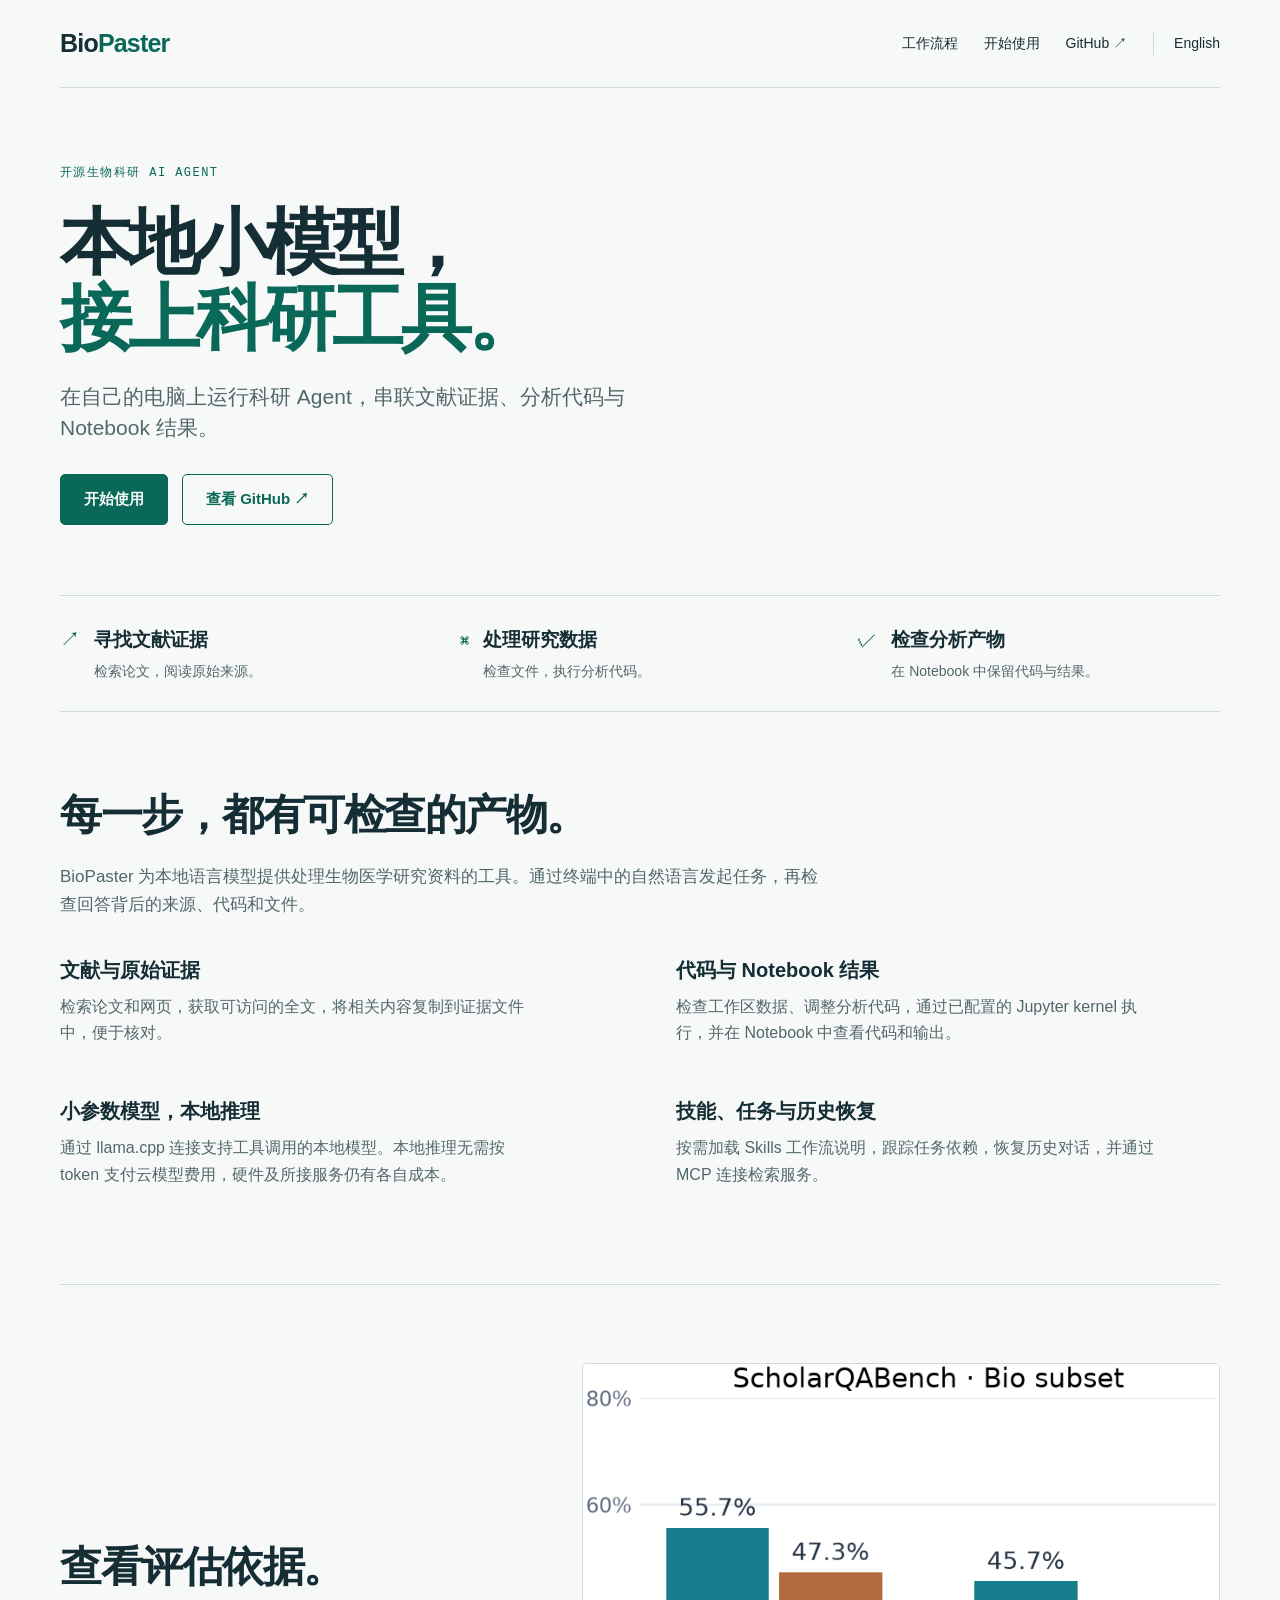
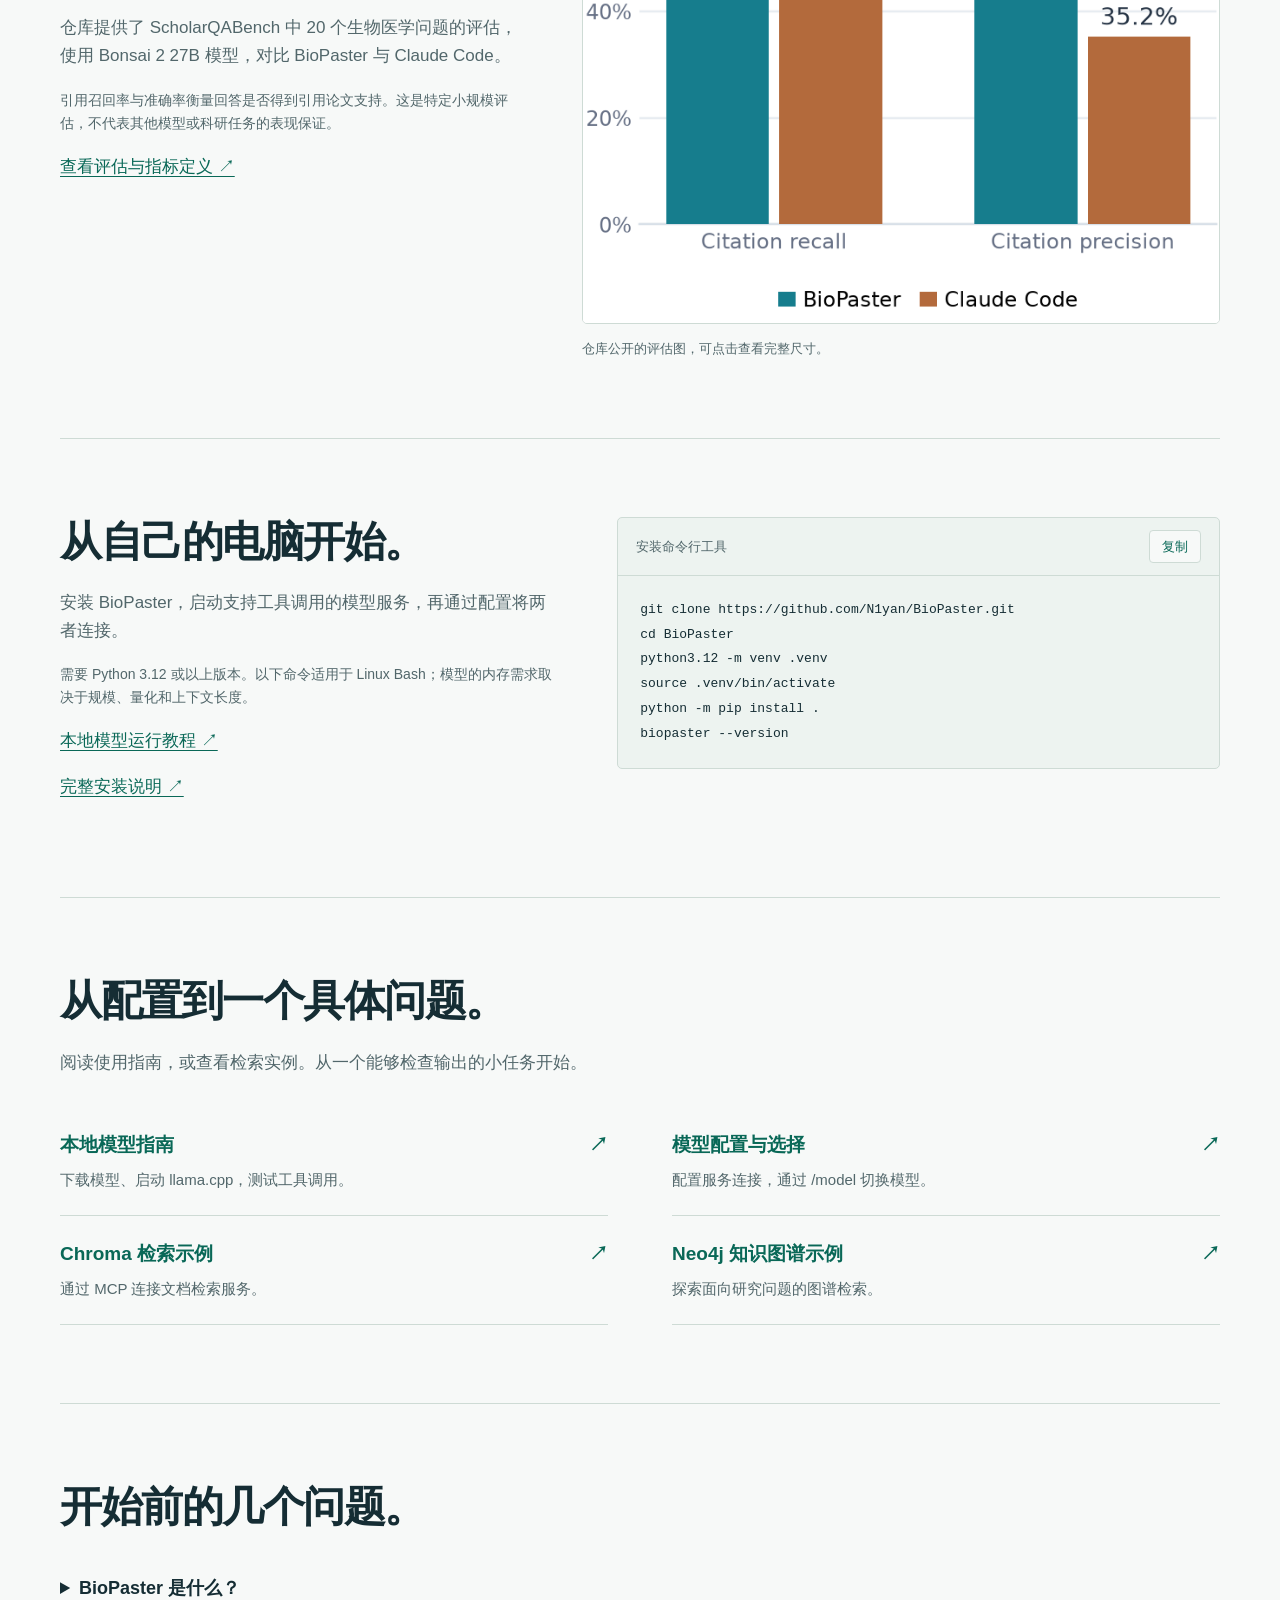
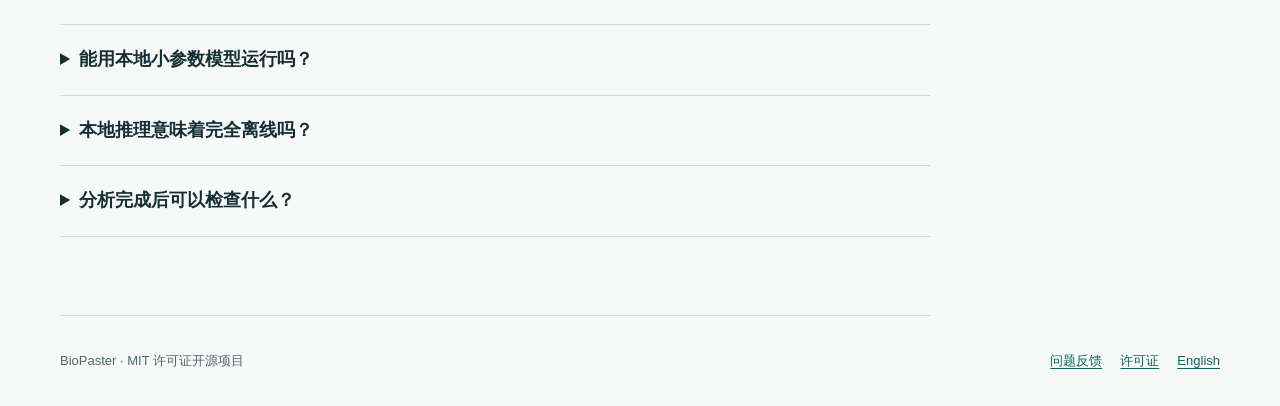
==== zh/index.html @ bff764b6 "docs: add bilingual BioPaster project website" ====
<!doctype html>
<html lang="zh-CN">
<head>
  <meta charset="utf-8">
  <meta name="viewport" content="width=device-width, initial-scale=1">
  <title>BioPaster | 支持本地小参数模型的生物科研 AI Agent</title>
  <meta name="description" content="BioPaster 是支持本地小参数语言模型的开源生物科研命令行 AI Agent。检索文献、检查数据、执行分析代码，并将代码与结果保存在 Notebook 中供检查。">
  <meta name="robots" content="index,follow,max-image-preview:large">
  <link rel="canonical" href="https://n1yan.github.io/BioPaster.documentation/zh/">
  <link rel="alternate" hreflang="en" href="https://n1yan.github.io/BioPaster.documentation/">
  <link rel="alternate" hreflang="zh-CN" href="https://n1yan.github.io/BioPaster.documentation/zh/">
  <link rel="alternate" hreflang="x-default" href="https://n1yan.github.io/BioPaster.documentation/">
  <meta property="og:type" content="website">
  <meta property="og:site_name" content="BioPaster">
  <meta property="og:title" content="BioPaster：用本地小模型开展生物科研">
  <meta property="og:description" content="串联文献证据、分析代码和 Notebook 结果的开源科研命令行 Agent。">
  <meta property="og:url" content="https://n1yan.github.io/BioPaster.documentation/zh/">
  <meta property="og:image" content="https://n1yan.github.io/BioPaster.documentation/assets/social-preview.png">
  <meta property="og:image:alt" content="BioPaster: biomedical research with small local models">
  <meta property="og:locale" content="zh_CN">
  <meta name="twitter:card" content="summary_large_image">
  <link rel="stylesheet" href="../assets/style.css">
  <link rel="icon" href="../assets/favicon.svg" type="image/svg+xml">
  <script src="../assets/site.js" defer></script>
  <script type="application/ld+json">{"@context":"https://schema.org","@type":"SoftwareSourceCode","name":"BioPaster","description":"支持本地小参数模型的开源生物科研命令行 AI Agent，提供文献检索、代码执行和 Notebook 记录。","url":"https://n1yan.github.io/BioPaster.documentation/zh/","codeRepository":"https://github.com/N1yan/BioPaster","programmingLanguage":"Python","runtimePlatform":"Python 3.12+","license":"https://github.com/N1yan/BioPaster/blob/main/LICENSE","inLanguage":"zh-CN"}</script>
</head>
<body>
<a class="skip" href="#main">跳转到正文</a>
<header class="wrap nav">
  <a class="brand" href="./" aria-label="BioPaster 首页">Bio<span>Paster</span></a>
  <nav class="nav-links" aria-label="主导航"><a class="desktop" href="#workflow">工作流程</a><a class="desktop" href="#start">开始使用</a><a href="https://github.com/N1yan/BioPaster">GitHub ↗</a><a class="language" href="../" lang="en" hreflang="en">English</a></nav>
</header>
<main id="main" class="wrap">
  <section class="hero" aria-labelledby="hero-title">
    <p class="eyebrow">开源生物科研 AI Agent</p>
    <h1 id="hero-title">本地小模型，<br><span>接上科研工具。</span></h1>
    <p class="lead">在自己的电脑上运行科研 Agent，串联文献证据、分析代码与 Notebook 结果。</p>
    <div class="actions"><a class="button" href="#start">开始使用</a><a class="button secondary" href="https://github.com/N1yan/BioPaster">查看 GitHub ↗</a></div>
  </section>
  <ol class="workflow" aria-label="科研工作流程">
    <li><span class="symbol" aria-hidden="true">↗</span><div><strong>寻找文献证据</strong><p>检索论文，阅读原始来源。</p></div></li>
    <li><span class="symbol" aria-hidden="true">⌘</span><div><strong>处理研究数据</strong><p>检查文件，执行分析代码。</p></div></li>
    <li><span class="symbol" aria-hidden="true">✓</span><div><strong>检查分析产物</strong><p>在 Notebook 中保留代码与结果。</p></div></li>
  </ol>
  <section class="content" id="workflow">
    <h2>每一步，都有可检查的产物。</h2>
    <p class="intro">BioPaster 为本地语言模型提供处理生物医学研究资料的工具。通过终端中的自然语言发起任务，再检查回答背后的来源、代码和文件。</p>
    <div class="features">
      <article><h3>文献与原始证据</h3><p>检索论文和网页，获取可访问的全文，将相关内容复制到证据文件中，便于核对。</p></article>
      <article><h3>代码与 Notebook 结果</h3><p>检查工作区数据、调整分析代码，通过已配置的 Jupyter kernel 执行，并在 Notebook 中查看代码和输出。</p></article>
      <article><h3>小参数模型，本地推理</h3><p>通过 llama.cpp 连接支持工具调用的本地模型。本地推理无需按 token 支付云模型费用，硬件及所接服务仍有各自成本。</p></article>
      <article><h3>技能、任务与历史恢复</h3><p>按需加载 Skills 工作流说明，跟踪任务依赖，恢复历史对话，并通过 MCP 连接检索服务。</p></article>
    </div>
  </section>
  <section class="content evidence" id="evaluation">
    <div><h2>查看评估依据。</h2><p class="intro">仓库提供了 ScholarQABench 中 20 个生物医学问题的评估，使用 Bonsai 2 27B 模型，对比 BioPaster 与 Claude Code。</p><p class="small">引用召回率与准确率衡量回答是否得到引用论文支持。这是特定小规模评估，不代表其他模型或科研任务的表现保证。</p><a href="https://github.com/N1yan/BioPaster#scholarqabench-biomedical-subset">查看评估与指标定义 ↗</a></div>
    <figure><a href="../assets/benchmark.png"><img class="plot" src="../assets/benchmark.png" width="733" height="644" loading="lazy" alt="仓库评估图：BioPaster 与 Claude Code 在 20 个生物医学 ScholarQABench 问题上的引用召回率和准确率对比。"></a><figcaption>仓库公开的评估图，可点击查看完整尺寸。</figcaption></figure>
  </section>
  <section class="content start" id="start">
    <div><h2>从自己的电脑开始。</h2><p class="intro">安装 BioPaster，启动支持工具调用的模型服务，再通过配置将两者连接。</p><p class="small">需要 Python 3.12 或以上版本。以下命令适用于 Linux Bash；模型的内存需求取决于规模、量化和上下文长度。</p><p><a href="https://github.com/N1yan/BioPaster/blob/main/docs/local-model.zh-CN.md">本地模型运行教程 ↗</a></p><p><a href="https://github.com/N1yan/BioPaster/blob/main/README.zh-CN.md">完整安装说明 ↗</a></p></div>
    <div class="codebox"><div class="codebar"><span>安装命令行工具</span><button class="copy" data-copy="install-command" hidden aria-live="polite">复制</button></div><pre><code id="install-command">git clone https://github.com/N1yan/BioPaster.git
cd BioPaster
python3.12 -m venv .venv
source .venv/bin/activate
python -m pip install .
biopaster --version</code></pre></div>
  </section>
  <section class="content" id="resources">
    <h2>从配置到一个具体问题。</h2><p class="intro">阅读使用指南，或查看检索实例。从一个能够检查输出的小任务开始。</p>
    <div class="resources">
      <a class="resource" href="https://github.com/N1yan/BioPaster/blob/main/docs/local-model.zh-CN.md"><strong>本地模型指南 <span aria-hidden="true">↗</span></strong><p>下载模型、启动 llama.cpp，测试工具调用。</p></a>
      <a class="resource" href="https://github.com/N1yan/BioPaster/blob/main/docs/model-selection.zh-CN.md"><strong>模型配置与选择 <span aria-hidden="true">↗</span></strong><p>配置服务连接，通过 /model 切换模型。</p></a>
      <a class="resource" href="https://github.com/N1yan/BioPaster/blob/main/examples/chroma_mcp/README.zh-CN.md"><strong>Chroma 检索示例 <span aria-hidden="true">↗</span></strong><p>通过 MCP 连接文档检索服务。</p></a>
      <a class="resource" href="https://github.com/N1yan/BioPaster/blob/main/examples/neo4j_mcp/README.zh-CN.md"><strong>Neo4j 知识图谱示例 <span aria-hidden="true">↗</span></strong><p>探索面向研究问题的图谱检索。</p></a>
    </div>
  </section>
  <section class="content faq" id="faq">
    <h2>开始前的几个问题。</h2>
    <details><summary>BioPaster 是什么？</summary><p>BioPaster 是面向生物医学研究的开源命令行 AI Agent，将语言模型与文献、本地文件、代码执行和 Jupyter Notebook 连接起来。项目以 Python 编写，源码发布在 GitHub。</p></details>
    <details><summary>能用本地小参数模型运行吗？</summary><p>可以。项目已使用本地 9B 模型测试流式输出、工具调用和会话标题生成。需要选择支持工具调用的模型，以及兼容 Anthropic Messages API 的服务。任务完成质量取决于模型能力和问题本身。</p></details>
    <details><summary>本地推理意味着完全离线吗？</summary><p>模型可以在自己的电脑运行，无需云推理服务。但文献搜索、文件下载和外部 MCP 服务仍可能访问网络，取决于启用和调用的工具。</p></details>
    <details><summary>分析完成后可以检查什么？</summary><p>可以检查 Notebook 中保留的代码与输出、来源证据文件和历史会话。复现还需要原始输入数据及兼容的软件环境，仅有 Notebook 不代表一定能够复现。</p></details>
  </section>
</main>
<footer class="wrap"><span>BioPaster · MIT 许可证开源项目</span><div><a href="https://github.com/N1yan/BioPaster/issues">问题反馈</a><a href="https://github.com/N1yan/BioPaster/blob/main/LICENSE">许可证</a><a href="../" lang="en">English</a></div></footer>
</body>
</html>
---- assets/style.css ----
:root {
  color-scheme: light dark;
  --bg: #f7f9f8;
  --surface: #edf3f0;
  --text: #152d34;
  --muted: #52676b;
  --accent: #096857;
  --line: #cedbd5;
  --button-text: #f7fbf9;
  --code: #e6eeea;
}
@media (prefers-color-scheme: dark) {
  :root {
    --bg: #112226;
    --surface: #193136;
    --text: #e9f2ee;
    --muted: #b0c4bd;
    --accent: #8bd7bb;
    --line: #375057;
    --button-text: #112226;
    --code: #203b40;
  }
}
* { box-sizing: border-box; }
html { scroll-padding-top: 2rem; }
body { margin: 0; background: var(--bg); color: var(--text); font: 17px/1.65 -apple-system, BlinkMacSystemFont, "Segoe UI", "Noto Sans SC", sans-serif; }
a { color: var(--accent); text-underline-offset: .22em; }
a:hover { text-decoration-thickness: 2px; }
:focus-visible { outline: 3px solid var(--accent); outline-offset: 5px; }
::selection { background: var(--accent); color: var(--button-text); }
.wrap { width: min(1160px, calc(100% - 64px)); margin-inline: auto; }
.skip { position: absolute; top: -90px; padding: 12px; background: var(--bg); }
.skip:focus { top: 4px; z-index: 3; }
.nav { min-height: 88px; display: flex; justify-content: space-between; align-items: center; gap: 24px; border-bottom: 1px solid var(--line); }
.brand { color: var(--text); font-size: 25px; font-weight: 750; letter-spacing: -.8px; text-decoration: none; }
.brand span { color: var(--accent); }
.nav-links { display: flex; align-items: center; gap: 26px; font-size: 14px; }
.nav-links a { color: var(--text); text-decoration: none; }
.nav-links a:hover { color: var(--accent); }
.language { padding-left: 20px; border-left: 1px solid var(--line); }
.hero { padding: 76px 0 70px; }
.eyebrow { font: 12px/1.5 ui-monospace, "Cascadia Code", monospace; text-transform: uppercase; letter-spacing: .12em; color: var(--accent); margin: 0 0 22px; }
h1 { max-width: 900px; margin: 0; font-size: clamp(44px, 5.6vw, 76px); line-height: 1.06; letter-spacing: -.055em; font-weight: 650; }
h1 span { color: var(--accent); }
.lead { max-width: 640px; font-size: 21px; color: var(--muted); line-height: 1.5; margin: 25px 0 30px; }
.actions { display: flex; gap: 14px; flex-wrap: wrap; }
.button { display: inline-flex; align-items: center; justify-content: center; padding: 12px 23px; border: 1px solid var(--accent); border-radius: 5px; font-size: 15px; font-weight: 600; text-decoration: none; white-space: nowrap; color: var(--button-text); background: var(--accent); }
.button.secondary { background: transparent; color: var(--accent); }
.button:hover { filter: brightness(.94); text-decoration: none; }
.button:active { transform: translateY(1px); }
.workflow { list-style: none; padding: 28px 0; margin: 0; display: grid; grid-template-columns: repeat(3, 1fr); border-block: 1px solid var(--line); gap: 36px; }
.workflow li { display: grid; grid-template-columns: auto 1fr; gap: 14px; align-items: baseline; }
.workflow .symbol { color: var(--accent); font: 20px ui-monospace, monospace; }
.workflow strong { display: block; font-size: 19px; font-weight: 600; }
.workflow p { color: var(--muted); font-size: 14px; margin: 5px 0 0; }
section.content { padding-block: 78px; border-bottom: 1px solid var(--line); }
h2 { font-size: clamp(28px, 3.5vw, 42px); line-height: 1.2; letter-spacing: -.035em; font-weight: 600; margin: 0 0 22px; }
h3 { font-size: 20px; line-height: 1.35; margin: 0 0 10px; font-weight: 650; }
p { margin: 0 0 18px; }
.intro { max-width: 760px; color: var(--muted); }
.features { margin-top: 38px; display: grid; grid-template-columns: 1fr 1fr; gap: 34px 72px; }
.features p { color: var(--muted); font-size: 16px; max-width: 480px; }
.evidence { display: grid; grid-template-columns: .85fr 1.15fr; gap: 50px; align-items: center; }
figure { margin: 0; min-width: 0; }
.plot { width: 100%; height: auto; display: block; background: #fff; border: 1px solid var(--line); border-radius: 5px; }
figcaption { color: var(--muted); font-size: 13px; margin-top: 14px; }
.small { font-size: 14px; color: var(--muted); }
.start { display: grid; grid-template-columns: 1fr 1.2fr; gap: 55px; align-items: start; }
.codebox { min-width: 0; background: var(--surface); border: 1px solid var(--line); border-radius: 5px; }
.codebar { display: flex; justify-content: space-between; gap: 16px; align-items: center; border-bottom: 1px solid var(--line); padding: 12px 18px; font-size: 13px; color: var(--muted); }
.copy { font: inherit; color: var(--accent); border: 1px solid var(--line); border-radius: 4px; background: var(--bg); padding: 5px 12px; cursor: pointer; }
.copy[hidden] { display: none; }
pre { margin: 0; padding: 22px; overflow-x: auto; font: 13px/1.9 ui-monospace, "Cascadia Code", Consolas, monospace; tab-size: 2; }
p code, li code { background: var(--code); font-size: .88em; border-radius: 3px; padding: 2px 5px; overflow-wrap: anywhere; }
.resources { display: grid; grid-template-columns: 1fr 1fr; gap: 0 64px; margin-top: 30px; }
.resource { text-decoration: none; padding: 22px 0; border-bottom: 1px solid var(--line); display: block; }
.resource strong { display: flex; justify-content: space-between; font-size: 19px; }
.resource p { color: var(--muted); font-size: 15px; margin: 8px 0 0; }
.faq { max-width: 870px; }
details { border-bottom: 1px solid var(--line); padding: 20px 0; }
summary { cursor: pointer; font-size: 18px; font-weight: 600; }
details p { color: var(--muted); font-size: 16px; margin: 16px 0 0; }
footer { padding-block: 34px; display: flex; flex-wrap: wrap; justify-content: space-between; gap: 18px; color: var(--muted); font-size: 13px; }
footer a { margin-left: 18px; }
@media (max-width: 760px) {
  .wrap { width: calc(100% - 36px); }
  .nav { min-height: 72px; gap: 12px; }
  .nav-links { gap: 14px; font-size: 13px; }
  .nav-links .desktop { display: none; }
  .language { padding-left: 12px; }
  .hero { padding: 50px 0 44px; }
  h1 { font-size: clamp(38px, 8.2vw, 60px); }
  .lead { font-size: 18px; }
  .workflow { grid-template-columns: 1fr; gap: 22px; }
  .workflow li { gap: 16px; }
  .features, .evidence, .start, .resources { grid-template-columns: 1fr; gap: 26px; }
  section.content { padding-block: 48px; }
  .resources { gap: 0; }
  pre { padding: 15px; font-size: 12px; }
  footer a { margin: 0 16px 0 0; }
}
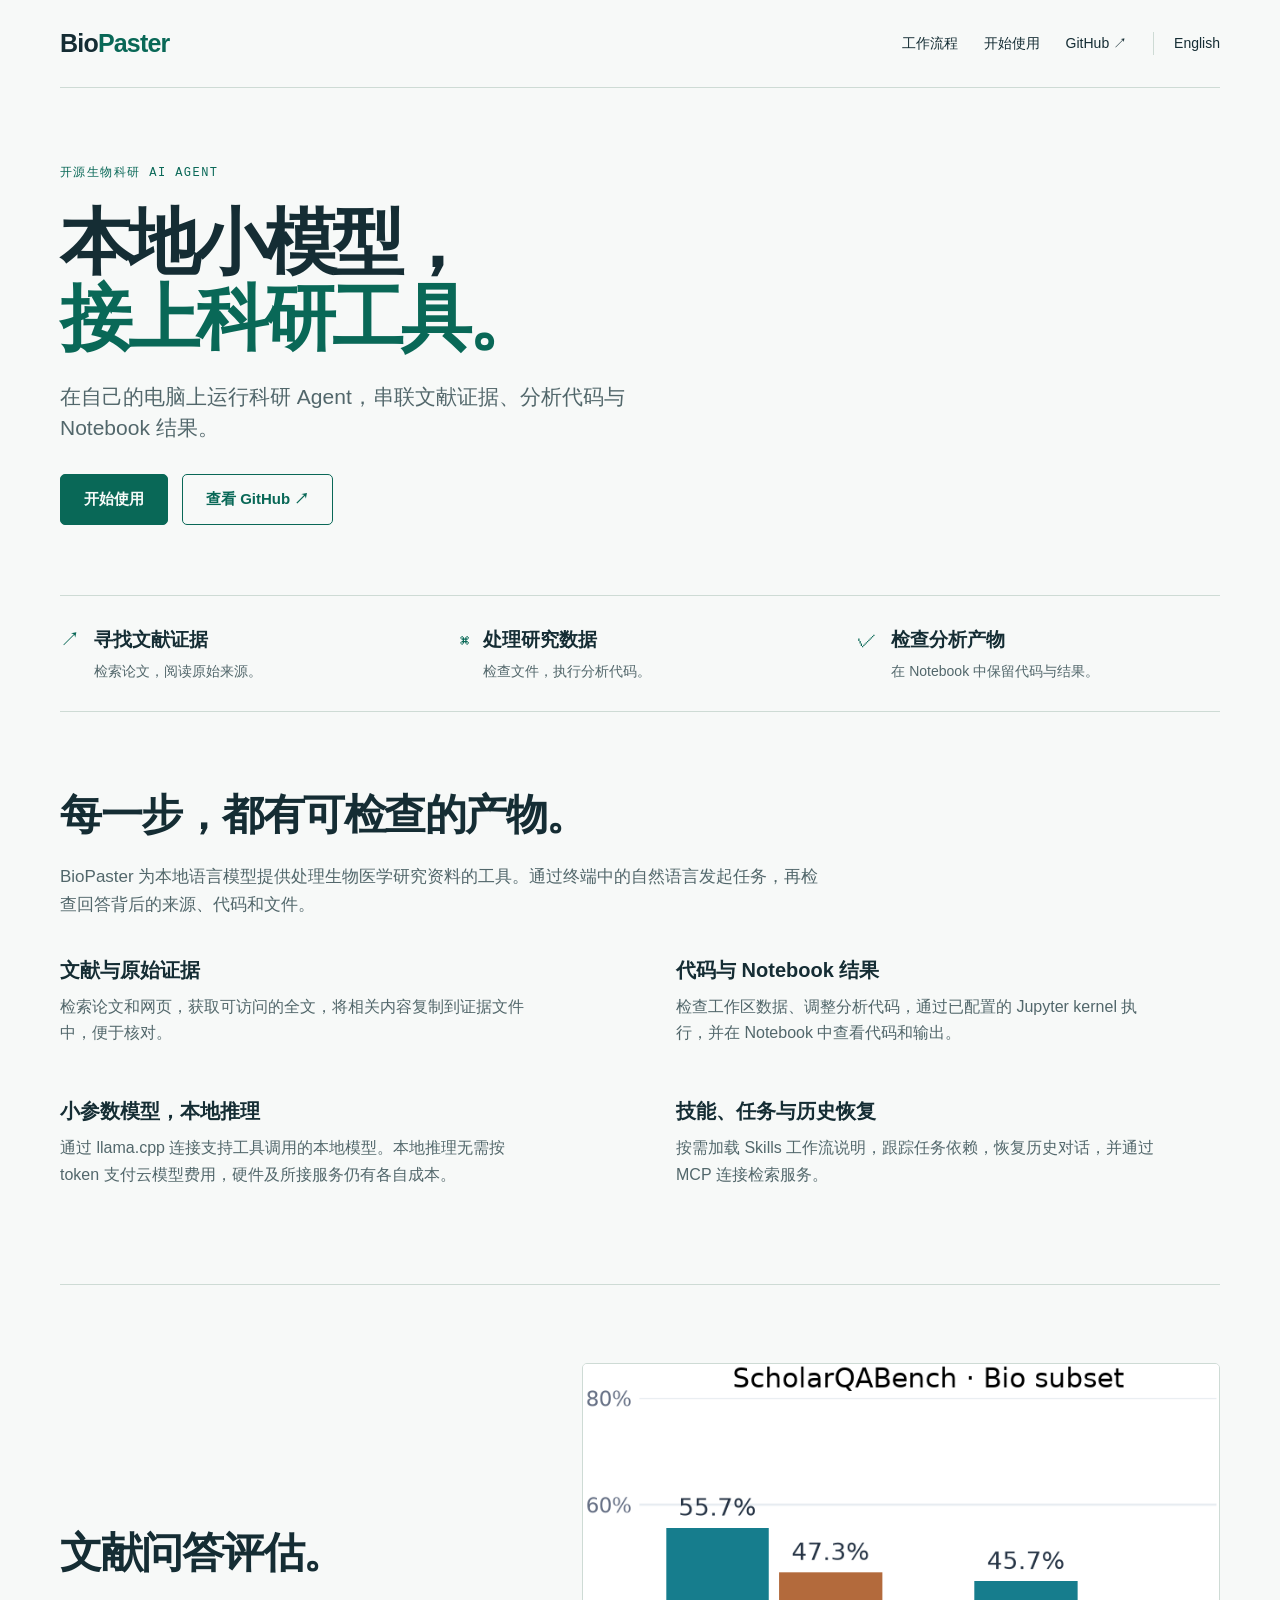
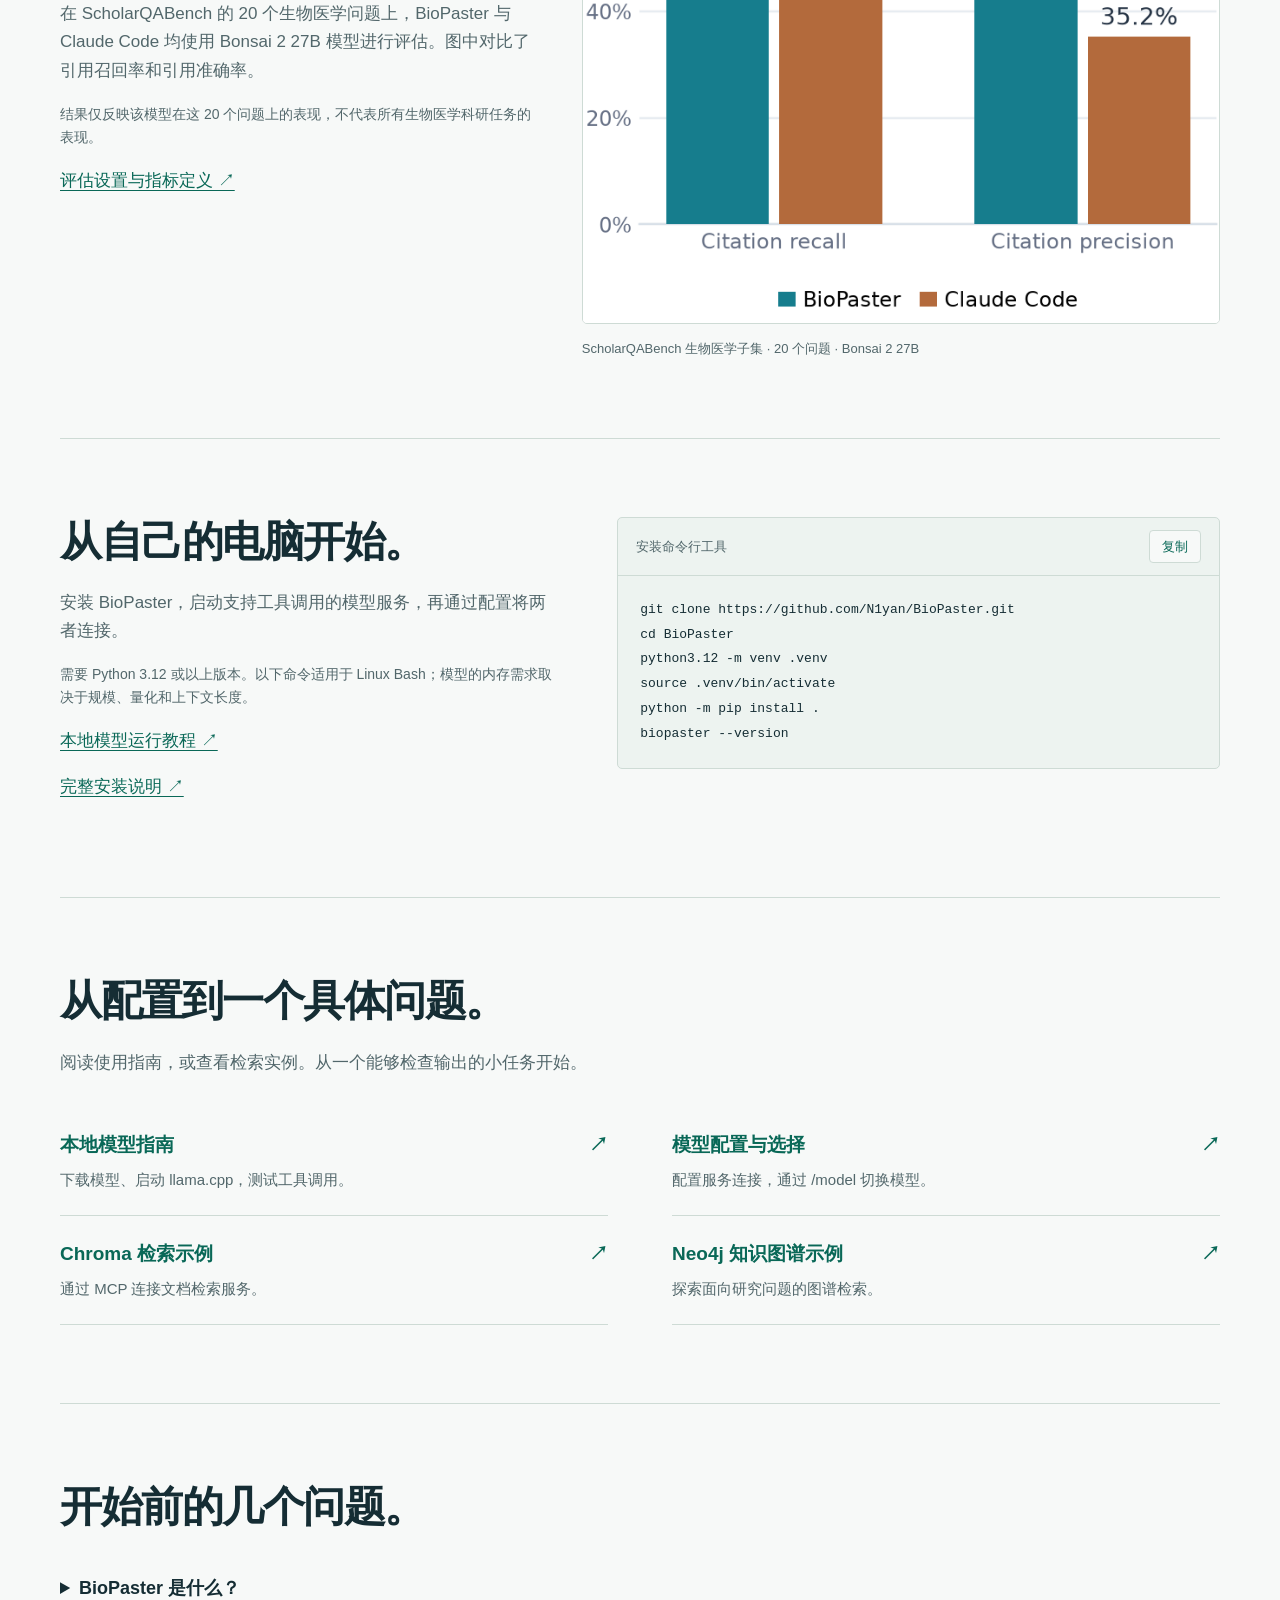
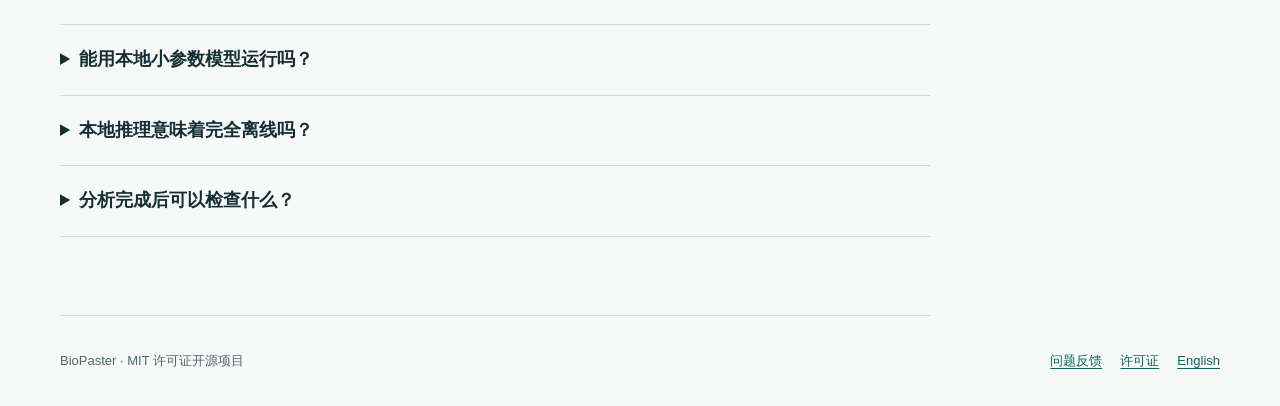
==== commit c55d6fb3: "docs: clarify literature QA evaluation section" ====
--- a/zh/index.html
+++ b/zh/index.html
@@ -53,8 +53,8 @@
     </div>
   </section>
   <section class="content evidence" id="evaluation">
-    <div><h2>查看评估依据。</h2><p class="intro">仓库提供了 ScholarQABench 中 20 个生物医学问题的评估，使用 Bonsai 2 27B 模型，对比 BioPaster 与 Claude Code。</p><p class="small">引用召回率与准确率衡量回答是否得到引用论文支持。这是特定小规模评估，不代表其他模型或科研任务的表现保证。</p><a href="https://github.com/N1yan/BioPaster#scholarqabench-biomedical-subset">查看评估与指标定义 ↗</a></div>
-    <figure><a href="../assets/benchmark.png"><img class="plot" src="../assets/benchmark.png" width="733" height="644" loading="lazy" alt="仓库评估图：BioPaster 与 Claude Code 在 20 个生物医学 ScholarQABench 问题上的引用召回率和准确率对比。"></a><figcaption>仓库公开的评估图，可点击查看完整尺寸。</figcaption></figure>
+    <div><h2>文献问答评估。</h2><p class="intro">在 ScholarQABench 的 20 个生物医学问题上，BioPaster 与 Claude Code 均使用 Bonsai 2 27B 模型进行评估。图中对比了引用召回率和引用准确率。</p><p class="small">结果仅反映该模型在这 20 个问题上的表现，不代表所有生物医学科研任务的表现。</p><a href="https://github.com/N1yan/BioPaster#scholarqabench-biomedical-subset">评估设置与指标定义 ↗</a></div>
+    <figure><a href="../assets/benchmark.png"><img class="plot" src="../assets/benchmark.png" width="733" height="644" loading="lazy" alt="仓库评估图：BioPaster 与 Claude Code 在 20 个生物医学 ScholarQABench 问题上的引用召回率和准确率对比。"></a><figcaption>ScholarQABench 生物医学子集 · 20 个问题 · Bonsai 2 27B</figcaption></figure>
   </section>
   <section class="content start" id="start">
     <div><h2>从自己的电脑开始。</h2><p class="intro">安装 BioPaster，启动支持工具调用的模型服务，再通过配置将两者连接。</p><p class="small">需要 Python 3.12 或以上版本。以下命令适用于 Linux Bash；模型的内存需求取决于规模、量化和上下文长度。</p><p><a href="https://github.com/N1yan/BioPaster/blob/main/docs/local-model.zh-CN.md">本地模型运行教程 ↗</a></p><p><a href="https://github.com/N1yan/BioPaster/blob/main/README.zh-CN.md">完整安装说明 ↗</a></p></div>
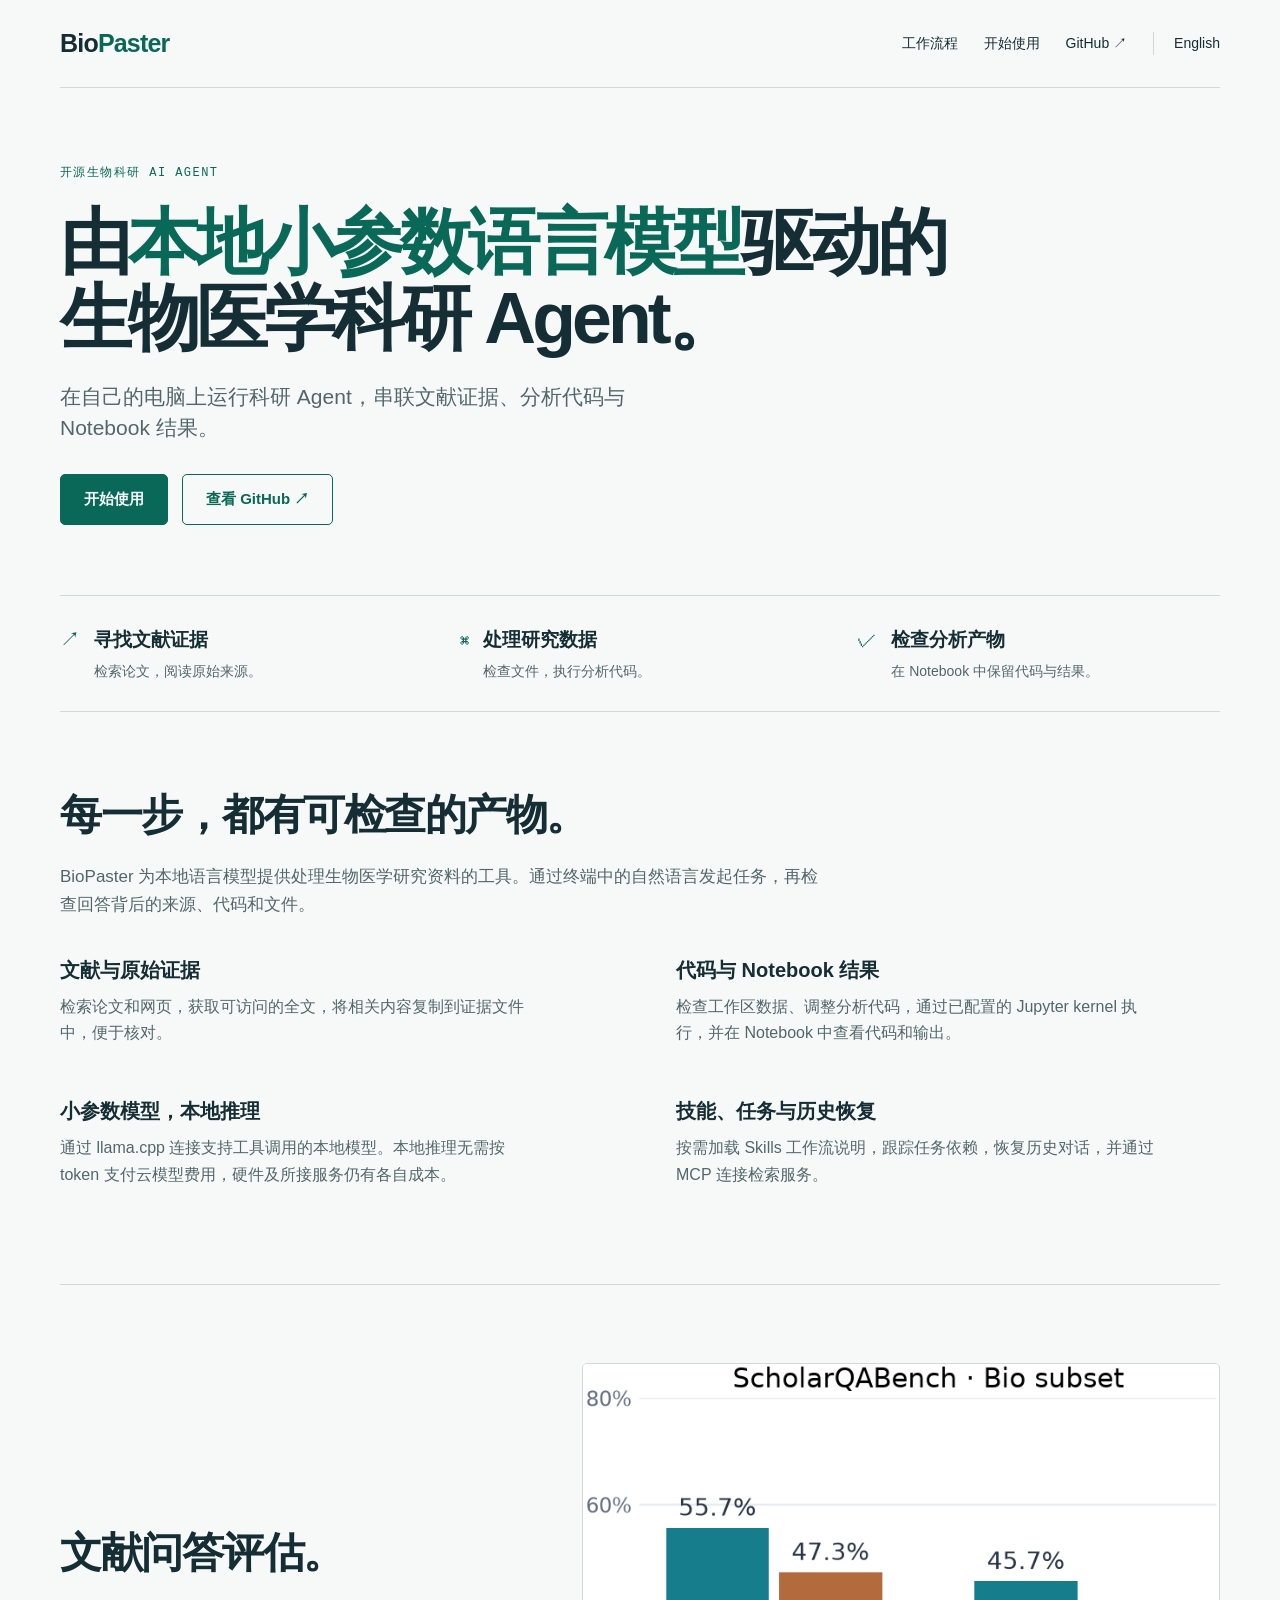
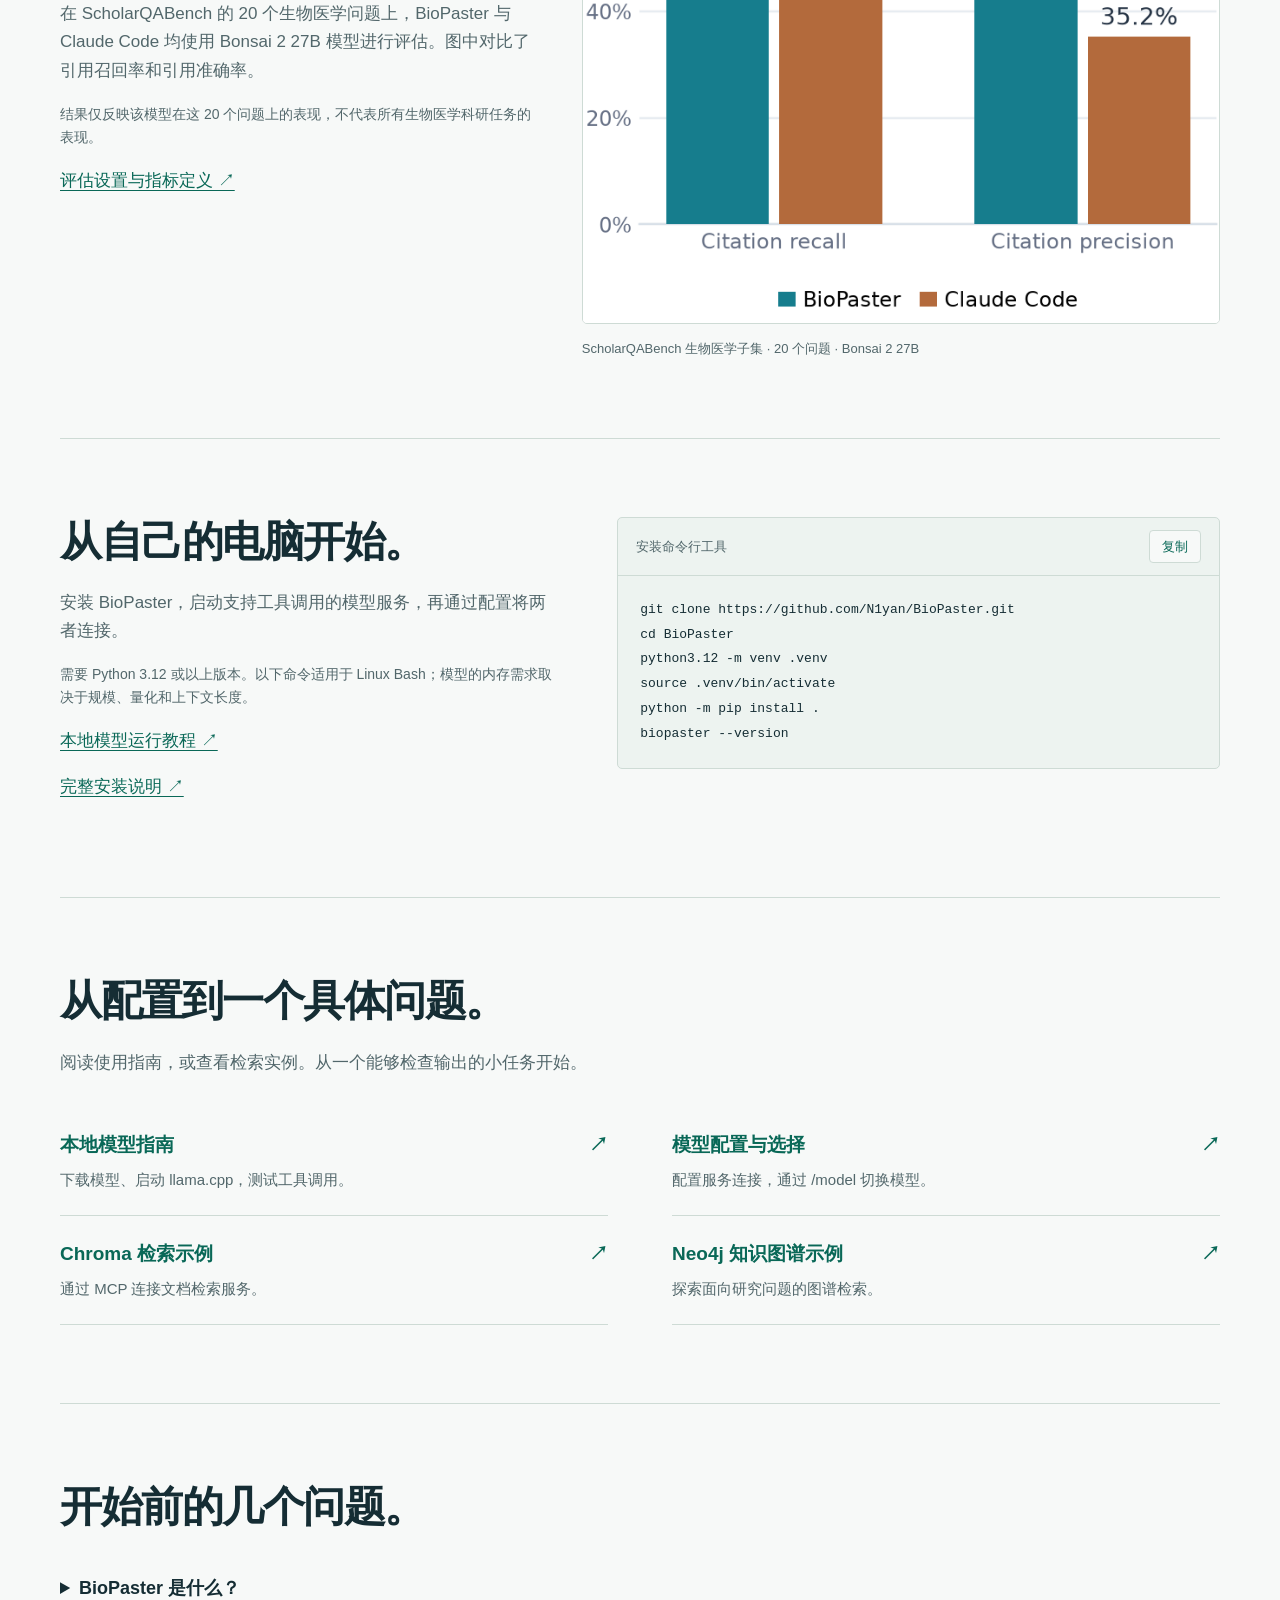
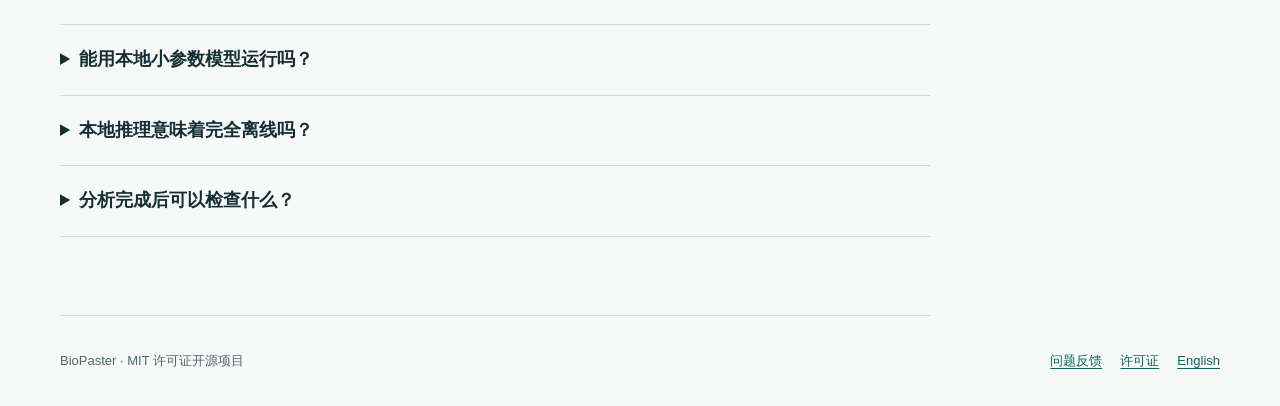
==== commit 5dfcd645: "docs: describe BioPaster directly in homepage heading" ====
--- a/zh/index.html
+++ b/zh/index.html
@@ -33,7 +33,7 @@
 <main id="main" class="wrap">
   <section class="hero" aria-labelledby="hero-title">
     <p class="eyebrow">开源生物科研 AI Agent</p>
-    <h1 id="hero-title">本地小模型，<br><span>接上科研工具。</span></h1>
+    <h1 id="hero-title">由<span>本地小参数语言模型</span>驱动的生物医学科研 Agent。</h1>
     <p class="lead">在自己的电脑上运行科研 Agent，串联文献证据、分析代码与 Notebook 结果。</p>
     <div class="actions"><a class="button" href="#start">开始使用</a><a class="button secondary" href="https://github.com/N1yan/BioPaster">查看 GitHub ↗</a></div>
   </section>
